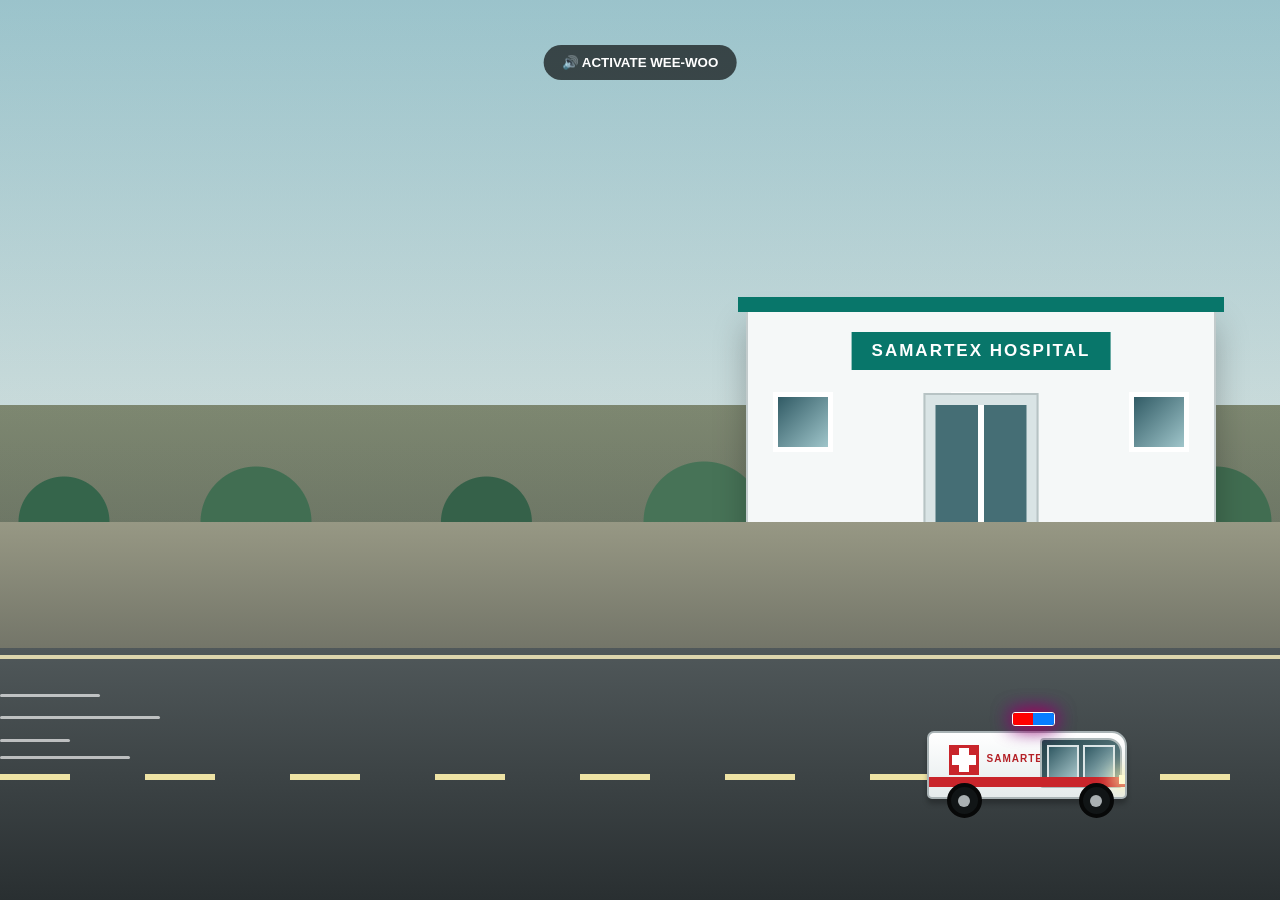
==== loading.html @ 72c08a16 "Add files via upload" ====
<!DOCTYPE html>
<html lang="en">
<head>
<meta charset="UTF-8">
<meta name="viewport" content="width=device-width, initial-scale=1.0">

<title>Samartex Hospital Emergency</title>

<style>

*{
    margin:0;
    padding:0;
    box-sizing:border-box;
}

html,body{
    width:100%;
    height:100%;
    overflow:hidden;
}

body{
    font-family:Arial, sans-serif;
    background:#9fc7ce;
}


/* =========================
   SCENE
========================= */

.scene{
    position:relative;
    width:100%;
    height:100vh;
    overflow:hidden;

    background:
    linear-gradient(
        #8dbbc4 0%,
        #c9dddd 45%,
        #778269 45%,
        #3d4445 100%
    );
}


/* =========================
   SKY
========================= */

.sky{
    position:absolute;
    inset:0;

    background:
    linear-gradient(
        rgba(255,255,255,.12),
        rgba(0,0,0,.05)
    );
}


/* =========================
   TREES
========================= */

.trees{
    position:absolute;
    bottom:42%;
    left:0;
    width:100%;
    height:120px;

    background:
    radial-gradient(circle at 5% 100%,#35654b 0 45px,transparent 46px),
    radial-gradient(circle at 20% 100%,#416e52 0 55px,transparent 56px),
    radial-gradient(circle at 38% 100%,#356149 0 45px,transparent 46px),
    radial-gradient(circle at 55% 100%,#477357 0 60px,transparent 61px),
    radial-gradient(circle at 75% 100%,#35634b 0 50px,transparent 51px),
    radial-gradient(circle at 95% 100%,#416d51 0 55px,transparent 56px);
}


/* =========================
   HOSPITAL
========================= */

.hospital{
    position:absolute;

    right:5%;
    bottom:40%;

    width:470px;
    height:230px;

    background:#f5f8f8;

    border:2px solid #c2cbcc;

    box-shadow:
    0 15px 30px rgba(0,0,0,.25);
}

.hospital:before{
    content:"";

    position:absolute;

    left:-10px;
    top:-15px;

    width:calc(100% + 20px);
    height:15px;

    background:#08766a;
}


/* Hospital name */

.hospital-name{
    position:absolute;

    top:20px;
    left:50%;

    transform:translateX(-50%);

    padding:9px 20px;

    background:#08766a;

    color:white;

    font-size:17px;
    font-weight:bold;

    letter-spacing:2px;

    white-space:nowrap;
}


/* =========================
   WINDOWS
========================= */

.windows{
    position:absolute;

    left:25px;
    right:25px;
    top:80px;

    display:flex;
    justify-content:space-between;
}

.window{
    width:60px;
    height:60px;

    background:
    linear-gradient(
        135deg,
        #315b65,
        #9fc5ca
    );

    border:5px solid white;
}


/* =========================
   ENTRANCE
========================= */

.entrance{
    position:absolute;

    left:50%;
    bottom:0;

    transform:translateX(-50%);

    width:115px;
    height:145px;

    background:#d9e4e5;

    border:2px solid #b7c3c4;
}

.entrance:after{
    content:"";

    position:absolute;

    left:10px;
    right:10px;
    top:10px;
    bottom:0;

    background:
    linear-gradient(
        90deg,
        #456e75 0 47%,
        white 47% 53%,
        #456e75 53%
    );
}


/* =========================
   COMPOUND
========================= */

.compound{
    position:absolute;

    left:0;
    bottom:25%;

    width:100%;
    height:17%;

    background:
    linear-gradient(
        #979884,
        #6c6e63
    );
}


/* =========================
   ROAD
========================= */

.road{
    position:absolute;

    left:0;
    bottom:0;

    width:100%;
    height:28%;

    background:
    linear-gradient(
        #50585a,
        #292f31
    );

    z-index:5;
}

.road:before{
    content:"";

    position:absolute;

    top:7px;
    left:0;

    width:100%;
    height:4px;

    background:#ddd6ad;
}

.road:after{
    content:"";

    position:absolute;

    top:50%;

    left:0;

    width:100%;
    height:6px;

    background:
    repeating-linear-gradient(
        90deg,
        #eee3a4 0 70px,
        transparent 70px 145px
    );

    animation:roadMove .5s linear infinite;
}


/* =========================
   SPEED LINES
========================= */

.speed-lines{
    position:absolute;

    left:0;
    bottom:14%;

    width:100%;
    height:100px;

    z-index:15;

    pointer-events:none;
}

.speed-lines span{
    position:absolute;

    height:3px;

    background:rgba(255,255,255,.65);

    border-radius:10px;

    animation:speedLine .45s linear infinite;
}

.speed-lines span:nth-child(1){
    width:100px;
    top:20px;
    animation-delay:0s;
}

.speed-lines span:nth-child(2){
    width:160px;
    top:42px;
    animation-delay:.12s;
}

.speed-lines span:nth-child(3){
    width:70px;
    top:65px;
    animation-delay:.2s;
}

.speed-lines span:nth-child(4){
    width:130px;
    top:82px;
    animation-delay:.3s;
}


/* =========================
   AMBULANCE
========================= */

.ambulance{
    position:absolute;

    left:-240px;
    bottom:9%;

    width:215px;
    height:105px;

    z-index:25;

    animation:
    ambulanceSpeed
    6s
    cubic-bezier(.2,.7,.1,1)
    forwards;
}


/* =========================
   AMBULANCE BODY
========================= */

.body{
    position:absolute;

    left:5px;
    bottom:20px;

    width:200px;
    height:68px;

    background:
    linear-gradient(
        #ffffff,
        #e5ebec
    );

    border:2px solid #a9b3b5;

    border-radius:
    7px 15px 5px 5px;

    box-shadow:
    0 5px 5px rgba(0,0,0,.25);

    overflow:hidden;
}


/* Red stripe */

.red-stripe{
    position:absolute;

    left:0;
    bottom:10px;

    width:100%;
    height:10px;

    background:#c9252b;
}


/* =========================
   CROSS
========================= */

.cross{
    position:absolute;

    left:20px;
    top:12px;

    width:30px;
    height:30px;

    background:#c9252b;

    z-index:5;
}

.cross:before{
    content:"";

    position:absolute;

    left:10px;
    top:3px;

    width:10px;
    height:24px;

    background:white;
}

.cross:after{
    content:"";

    position:absolute;

    left:3px;
    top:10px;

    width:24px;
    height:10px;

    background:white;
}


/* =========================
   NAME
========================= */

.name{
    position:absolute;

    left:58px;
    top:20px;

    color:#b42026;

    font-size:10px;

    font-weight:bold;

    letter-spacing:1px;
}


/* =========================
   CAB
========================= */

.cab{
    position:absolute;

    right:3px;
    top:5px;

    width:82px;
    height:50px;

    background:
    linear-gradient(
        135deg,
        #24434a,
        #65858a
    );

    border:2px solid #aeb9ba;

    border-radius:
    4px 14px 3px 3px;
}


/* windshield */

.windshield{
    position:absolute;

    left:5px;
    top:5px;

    width:32px;
    height:34px;

    background:
    linear-gradient(
        135deg,
        #315963,
        #a4c3c7
    );

    border:2px solid #dce5e6;
}


/* side window */

.side-window{
    position:absolute;

    right:5px;
    top:5px;

    width:32px;
    height:34px;

    background:
    linear-gradient(
        135deg,
        #315963,
        #a4c3c7
    );

    border:2px solid #dce5e6;
}


/* =========================
   HEADLIGHT
========================= */

.headlight{
    position:absolute;

    right:-2px;
    top:42px;

    width:8px;
    height:9px;

    background:#fffbd0;

    box-shadow:
    0 0 18px 6px
    rgba(255,245,170,.9);
}


/* =========================
   WHEELS
========================= */

.wheel{
    position:absolute;

    bottom:1px;

    width:35px;
    height:35px;

    background:#111516;

    border:4px solid #070808;

    border-radius:50%;

    animation:
    wheelSpin
    .3s
    linear
    infinite;
}

.wheel:after{
    content:"";

    position:absolute;

    left:50%;
    top:50%;

    transform:
    translate(-50%,-50%);

    width:12px;
    height:12px;

    background:#aab0b2;

    border-radius:50%;
}

.wheel-back{
    left:25px;
}

.wheel-front{
    right:23px;
}


/* =========================
   SIREN
========================= */

.siren{
    position:absolute;

    left:90px;
    top:-2px;

    width:43px;
    height:14px;

    background:#222;

    border:1px solid white;

    border-radius:3px;

    overflow:hidden;

    z-index:30;

    box-shadow:
    0 0 20px red,
    0 0 20px blue;
}

.siren-red{
    position:absolute;

    left:0;
    top:0;

    width:50%;
    height:100%;

    background:red;

    animation:
    redFlash
    .22s
    infinite;
}

.siren-blue{
    position:absolute;

    right:0;
    top:0;

    width:50%;
    height:100%;

    background:#087dff;

    animation:
    blueFlash
    .22s
    infinite;
}


/* =========================
   SIREN BUTTON
========================= */

.siren-button{
    position:absolute;

    left:50%;
    top:5%;

    transform:translateX(-50%);

    z-index:100;

    padding:10px 18px;

    border:0;

    border-radius:25px;

    background:rgba(0,0,0,.65);

    color:white;

    font-weight:bold;

    cursor:pointer;
}


/* =========================
   ANIMATIONS
========================= */

@keyframes ambulanceSpeed{

    0%{
        left:-240px;
    }

    25%{
        left:15%;
    }

    50%{
        left:38%;
    }

    75%{
        left:58%;
    }

    100%{
        left:72%;
    }
}


@keyframes wheelSpin{

    from{
        transform:rotate(0);
    }

    to{
        transform:rotate(360deg);
    }
}


@keyframes redFlash{

    0%,49%{
        opacity:1;
    }

    50%,100%{
        opacity:.1;
    }
}


@keyframes blueFlash{

    0%,49%{
        opacity:.1;
    }

    50%,100%{
        opacity:1;
    }
}


@keyframes roadMove{

    from{
        background-position:0;
    }

    to{
        background-position:-145px;
    }
}


@keyframes speedLine{

    0%{
        transform:translateX(100vw);
        opacity:0;
    }

    20%{
        opacity:1;
    }

    100%{
        transform:translateX(-300px);
        opacity:0;
    }
}


/* =========================
   MOBILE
========================= */

@media(max-width:700px){

    .hospital{
        width:310px;
        height:175px;
        right:2%;
        bottom:42%;
    }

    .hospital-name{
        font-size:11px;
        padding:7px 12px;
    }

    .window{
        width:38px;
        height:42px;
    }

    .entrance{
        width:85px;
        height:115px;
    }

    .ambulance{
        transform:scale(.78);
        transform-origin:bottom left;
    }
}

</style>
</head>


<body>

<div class="scene">

    <div class="sky"></div>

    <div class="trees"></div>


    <!-- HOSPITAL -->

    <div class="hospital">

        <div class="hospital-name">
            SAMARTEX HOSPITAL
        </div>

        <div class="windows">

            <div class="window"></div>
            <div class="window"></div>
            <div class="window"></div>

        </div>

        <div class="entrance"></div>

    </div>


    <!-- COMPOUND -->

    <div class="compound"></div>


    <!-- ROAD -->

    <div class="road"></div>


    <!-- SPEED LINES -->

    <div class="speed-lines">

        <span></span>
        <span></span>
        <span></span>
        <span></span>

    </div>


    <!-- AMBULANCE -->

    <div class="ambulance">

        <div class="body">

            <div class="cross"></div>

            <div class="name">
                SAMARTEX
            </div>

            <div class="cab">

                <div class="windshield"></div>

                <div class="side-window"></div>

            </div>

            <div class="red-stripe"></div>

            <div class="headlight"></div>

        </div>


        <!-- SIREN -->

        <div class="siren">

            <div class="siren-red"></div>

            <div class="siren-blue"></div>

        </div>


        <!-- WHEELS -->

        <div class="wheel wheel-back"></div>

        <div class="wheel wheel-front"></div>

    </div>


    <!-- SOUND BUTTON -->

    <button
        class="siren-button"
        id="sirenButton">

        🔊 ACTIVATE WEE-WOO

    </button>

</div>


<script>

/* ==========================================
   WEE-WOO SIREN
========================================== */

let audioContext;
let oscillator;
let gain;
let sirenTimer;

function startSiren(){

    if(oscillator){
        return;
    }

    const AudioContext =
        window.AudioContext ||
        window.webkitAudioContext;

    if(!AudioContext){
        return;
    }

    audioContext =
        new AudioContext();

    oscillator =
        audioContext.createOscillator();

    gain =
        audioContext.createGain();


    oscillator.type =
        "square";


    gain.gain.value =
        0.15;


    oscillator.connect(gain);

    gain.connect(
        audioContext.destination
    );


    oscillator.start();


    let high = false;


    function weeWoo(){

        if(!oscillator){
            return;
        }

        high = !high;

        oscillator.frequency
        .setTargetAtTime(
            high ? 950 : 480,
            audioContext.currentTime,
            .04
        );


        sirenTimer =
            setTimeout(
                weeWoo,
                550
            );
    }


    weeWoo();


    document.getElementById(
        "sirenButton"
    ).textContent =
        "🚨 WEE-WOO ACTIVE";
}


/* ==========================================
   BUTTON
========================================== */

document.getElementById(
    "sirenButton"
).addEventListener(
    "click",
    startSiren
);


/* ==========================================
   MOBILE TOUCH
========================================== */

document.addEventListener(
    "touchstart",
    startSiren,
    {
        once:true,
        passive:true
    }
);

</script>

</body>
</html>
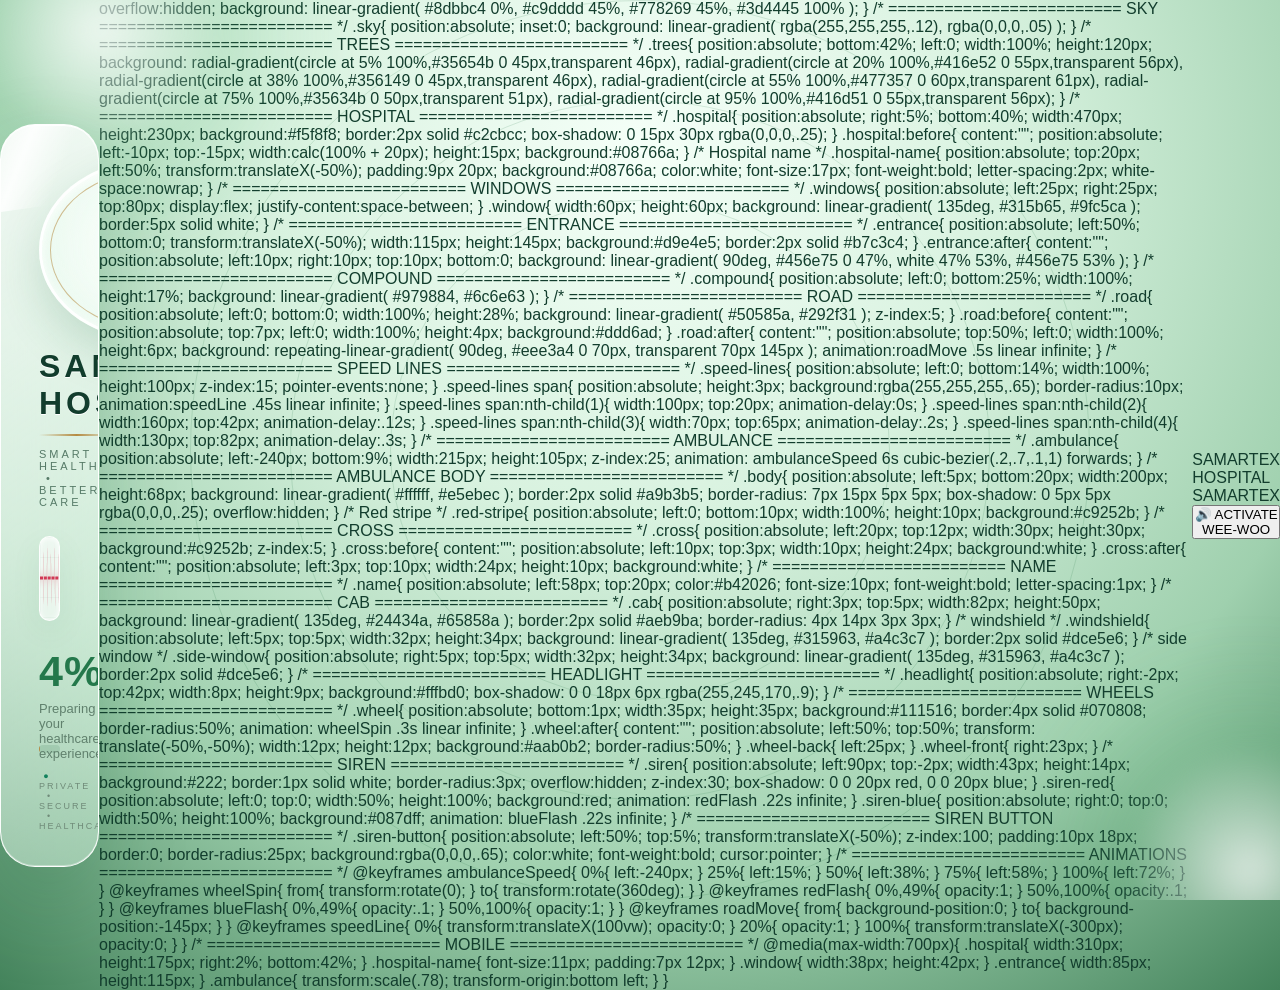
==== commit 43fa2d3d: "Revamp loading.html with new design and functionality Updated the loading page with new styles and s" ====
--- a/loading.html
+++ b/loading.html
@@ -1,12 +1,21 @@
 <!DOCTYPE html>
 <html lang="en">
 <head>
+
 <meta charset="UTF-8">
-<meta name="viewport" content="width=device-width, initial-scale=1.0">
-
-<title>Samartex Hospital Emergency</title>
+
+<meta
+    name="viewport"
+    content="width=device-width, initial-scale=1.0">
+
+<title>Samartex Hospital | Loading</title>
+
 
 <style>
+
+/* =====================================
+   RESET
+===================================== */
 
 *{
     margin:0;
@@ -14,27 +23,1296 @@
     box-sizing:border-box;
 }
 
-html,body{
+
+/* =====================================
+   BODY
+===================================== */
+
+body{
+
+    min-height:100vh;
+
+    overflow:hidden;
+
+    font-family:
+        "Segoe UI",
+        Arial,
+        sans-serif;
+
+    display:flex;
+
+    align-items:center;
+
+    justify-content:center;
+
+    color:#123d2d;
+
+    background:
+
+        radial-gradient(
+            circle at 50% 15%,
+            #f5fff8 0%,
+            #d8f2df 35%,
+            #9fd0ae 70%,
+            #43835b 100%
+        );
+}
+
+
+/* =====================================
+   BACKGROUND
+===================================== */
+
+.background{
+
+    position:fixed;
+
+    inset:0;
+
+    overflow:hidden;
+
+    pointer-events:none;
+}
+
+
+/* =====================================
+   SOFT LIGHTS
+===================================== */
+
+.light{
+
+    position:absolute;
+
+    width:500px;
+
+    height:500px;
+
+    border-radius:50%;
+
+    background:
+
+        radial-gradient(
+            circle,
+            rgba(255,255,255,.75),
+            rgba(80,180,110,.12),
+            transparent 70%
+        );
+
+    filter:blur(12px);
+
+    animation:
+        lightMove 10s ease-in-out infinite;
+}
+
+
+.light.one{
+
+    top:-220px;
+
+    left:-150px;
+}
+
+
+.light.two{
+
+    right:-220px;
+
+    bottom:-220px;
+
+    animation-delay:4s;
+}
+
+
+@keyframes lightMove{
+
+    0%,100%{
+
+        transform:scale(1);
+
+    }
+
+    50%{
+
+        transform:scale(1.25);
+
+    }
+
+}
+
+
+/* =====================================
+   MEDICAL ORBITS
+===================================== */
+
+.orbit{
+
+    position:absolute;
+
+    left:50%;
+
+    top:50%;
+
+    transform:
+        translate(-50%,-50%);
+
+    border:
+        1px solid
+        rgba(25,110,60,.14);
+
+    border-radius:50%;
+
+    animation:
+        orbitPulse 6s ease-in-out infinite;
+}
+
+
+.orbit.one{
+
+    width:500px;
+
+    height:500px;
+}
+
+
+.orbit.two{
+
+    width:700px;
+
+    height:700px;
+
+    animation-delay:1s;
+}
+
+
+.orbit.three{
+
+    width:900px;
+
+    height:900px;
+
+    animation-delay:2s;
+}
+
+
+@keyframes orbitPulse{
+
+    0%,100%{
+
+        opacity:.3;
+
+        transform:
+            translate(-50%,-50%)
+            scale(1);
+    }
+
+    50%{
+
+        opacity:.7;
+
+        transform:
+            translate(-50%,-50%)
+            scale(1.04);
+    }
+
+}
+
+
+/* =====================================
+   FLOATING HEARTS
+===================================== */
+
+.floating-heart{
+
+    position:absolute;
+
+    color:
+        rgba(210,45,75,.15);
+
+    font-size:25px;
+
+    animation:
+        floatHeart 12s linear infinite;
+}
+
+
+.h1{
+
+    left:10%;
+
+    bottom:-50px;
+}
+
+
+.h2{
+
+    left:35%;
+
+    bottom:-60px;
+
+    animation-delay:4s;
+}
+
+
+.h3{
+
+    right:12%;
+
+    bottom:-50px;
+
+    animation-delay:8s;
+}
+
+
+@keyframes floatHeart{
+
+    0%{
+
+        transform:
+            translateY(0)
+            scale(.6);
+
+        opacity:0;
+    }
+
+    20%{
+
+        opacity:.7;
+    }
+
+    100%{
+
+        transform:
+            translateY(-750px)
+            scale(1.3);
+
+        opacity:0;
+    }
+
+}
+
+
+/* =====================================
+   LUXURY GLASS CARD
+===================================== */
+
+.loader{
+
+    width:92%;
+
+    max-width:540px;
+
+    padding:
+        35px
+        38px
+        35px;
+
+    position:relative;
+
+    z-index:5;
+
+    text-align:center;
+
+    border-radius:35px;
+
+    background:
+
+        linear-gradient(
+            145deg,
+            rgba(255,255,255,.82),
+            rgba(230,255,238,.40)
+        );
+
+    border:
+        1px solid
+        rgba(255,255,255,.95);
+
+    backdrop-filter:
+        blur(28px);
+
+    -webkit-backdrop-filter:
+        blur(28px);
+
+    box-shadow:
+
+        0 35px 90px
+        rgba(18,85,45,.22),
+
+        inset 0 1px 0
+        rgba(255,255,255,.95),
+
+        inset 0 -1px 0
+        rgba(255,255,255,.35);
+
+    overflow:hidden;
+}
+
+
+/* =====================================
+   GLASS MIRROR REFLECTION
+===================================== */
+
+.loader::before{
+
+    content:"";
+
+    position:absolute;
+
+    width:180%;
+
+    height:180px;
+
+    top:-100px;
+
+    left:-45%;
+
+    background:
+
+        linear-gradient(
+            120deg,
+            transparent 30%,
+            rgba(255,255,255,.85) 48%,
+            transparent 65%
+        );
+
+    transform:rotate(-8deg);
+
+    animation:
+        mirrorShine 8s ease-in-out infinite;
+
+    pointer-events:none;
+}
+
+
+@keyframes mirrorShine{
+
+    0%{
+
+        transform:
+            translateX(-60%)
+            rotate(-8deg);
+    }
+
+    50%{
+
+        transform:
+            translateX(35%)
+            rotate(-8deg);
+    }
+
+    100%{
+
+        transform:
+            translateX(125%)
+            rotate(-8deg);
+    }
+
+}
+
+
+/* =====================================
+   SAMARTEX LOGO
+===================================== */
+
+.logo-container{
+
+    width:220px;
+
+    height:180px;
+
+    margin:
+        0 auto 8px;
+
+    position:relative;
+
+    overflow:hidden;
+
+    display:flex;
+
+    align-items:center;
+
+    justify-content:center;
+
+    border-radius:50%;
+
+    background:
+
+        radial-gradient(
+            circle,
+            rgba(255,255,255,.96),
+            rgba(228,250,235,.65)
+        );
+
+    border:
+        3px solid
+        rgba(255,255,255,.92);
+
+    box-shadow:
+
+        0 18px 45px
+        rgba(20,100,55,.18),
+
+        inset 0 2px 10px
+        rgba(255,255,255,.9);
+
+    animation:
+        logoPulse 3s ease-in-out infinite;
+}
+
+
+/*
+   Your uploaded Samartex logo.
+*/
+
+.logo-container img{
+
+    position:absolute;
+
+    width:270px;
+
+    max-width:none;
+
+    height:auto;
+
+    left:50%;
+
+    top:-5px;
+
+    transform:
+        translateX(-50%);
+
+    /*
+       Removes the black background
+       of the uploaded logo.
+    */
+
+    mix-blend-mode:screen;
+
+    filter:
+        saturate(1.15)
+        contrast(1.08);
+}
+
+
+/* Gold ring */
+
+.logo-container::after{
+
+    content:"";
+
+    position:absolute;
+
+    inset:8px;
+
+    border-radius:50%;
+
+    border:
+        1px solid
+        rgba(181,138,66,.55);
+
+    pointer-events:none;
+}
+
+
+@keyframes logoPulse{
+
+    0%,100%{
+
+        transform:scale(1);
+
+    }
+
+    50%{
+
+        transform:scale(1.025);
+
+    }
+
+}
+
+
+/* =====================================
+   SAMARTEX HOSPITAL NAME
+===================================== */
+
+h1{
+
+    font-size:32px;
+
+    font-weight:800;
+
+    letter-spacing:4px;
+
+    color:#123d2d;
+
+    text-shadow:
+        0 1px 0 white;
+}
+
+
+.gold-line{
+
+    width:75px;
+
+    height:2px;
+
+    margin:
+        12px auto;
+
+    background:
+
+        linear-gradient(
+            90deg,
+            transparent,
+            #b58a42,
+            transparent
+        );
+}
+
+
+.subtitle{
+
+    font-size:11px;
+
+    letter-spacing:3px;
+
+    color:#567a67;
+
+    text-transform:uppercase;
+}
+
+
+/* =====================================
+   ECG MONITOR
+===================================== */
+
+.ecg-box{
+
     width:100%;
+
+    height:85px;
+
+    margin-top:28px;
+
+    position:relative;
+
+    overflow:hidden;
+
+    border-radius:20px;
+
+    background:
+        rgba(255,255,255,.58);
+
+    border:
+        1px solid
+        rgba(255,255,255,.9);
+
+    box-shadow:
+
+        inset 0 1px 5px
+        rgba(255,255,255,.9),
+
+        0 10px 30px
+        rgba(20,100,55,.08);
+}
+
+
+/* ECG grid */
+
+.ecg-box::before{
+
+    content:"";
+
+    position:absolute;
+
+    inset:0;
+
+    opacity:.3;
+
+    background-image:
+
+        linear-gradient(
+            rgba(35,125,75,.13) 1px,
+            transparent 1px
+        ),
+
+        linear-gradient(
+            90deg,
+            rgba(35,125,75,.13) 1px,
+            transparent 1px
+        );
+
+    background-size:20px 20px;
+}
+
+
+/* =====================================
+   CONTINUOUS ECG TRACK
+===================================== */
+
+.ecg-track{
+
+    position:absolute;
+
+    width:200%;
+
     height:100%;
+
+    left:0;
+
+    top:0;
+
+    display:flex;
+
+    animation:
+        ecgMove 3.5s linear infinite;
+}
+
+
+.ecg-track svg{
+
+    width:50%;
+
+    height:100%;
+
+    flex-shrink:0;
+}
+
+
+.ecg-track polyline{
+
+    fill:none;
+
+    stroke:#d23855;
+
+    stroke-width:3;
+
+    stroke-linecap:round;
+
+    stroke-linejoin:round;
+
+    filter:
+        drop-shadow(
+            0 0 5px
+            rgba(210,56,85,.45)
+        );
+}
+
+
+/*
+   The ECG keeps moving continuously.
+*/
+
+@keyframes ecgMove{
+
+    from{
+
+        transform:
+            translateX(0);
+    }
+
+    to{
+
+        transform:
+            translateX(-50%);
+    }
+
+}
+
+
+/* =====================================
+   LOADING AREA
+===================================== */
+
+.loading-area{
+
+    margin-top:26px;
+}
+
+
+.percentage{
+
+    font-size:43px;
+
+    font-weight:700;
+
+    color:#24784b;
+
+    letter-spacing:1px;
+}
+
+
+.loading-message{
+
+    height:25px;
+
+    margin-top:5px;
+
+    font-size:13px;
+
+    color:#60806d;
+}
+
+
+/* =====================================
+   PROGRESS BAR
+===================================== */
+
+.progress-container{
+
+    width:100%;
+
+    height:8px;
+
+    margin-top:19px;
+
+    border-radius:20px;
+
     overflow:hidden;
-}
-
-body{
-    font-family:Arial, sans-serif;
-    background:#9fc7ce;
-}
-
-
-/* =========================
-   SCENE
-========================= */
-
-.scene{
-    position:relative;
-    width:100%;
-    height:100vh;
-    overflow:hidden;
+
+    background:
+        rgba(25,100,55,.12);
+}
+
+
+.progress{
+
+    width:0%;
+
+    height:100%;
+
+    border-radius:20px;
+
+    background:
+
+        linear-gradient(
+            90deg,
+            #d23855,
+            #b58a42,
+            #21824f
+        );
+
+    box-shadow:
+        0 0 15px
+        rgba(35,130,80,.35);
+
+    transition:
+        width .25s ease;
+}
+
+
+/* =====================================
+   SECURITY
+===================================== */
+
+.secure{
+
+    margin-top:18px;
+
+    font-size:9px;
+
+    letter-spacing:2px;
+
+    color:#708b79;
+}
+
+
+.secure span{
+
+    color:#13825d;
+
+    margin-right:5px;
+}
+
+
+/* =====================================
+   MOBILE
+===================================== */
+
+@media(max-width:500px){
+
+    .loader{
+
+        padding:
+            28px
+            18px
+            30px;
+
+        border-radius:28px;
+    }
+
+
+    .logo-container{
+
+        width:175px;
+
+        height:150px;
+    }
+
+
+    .logo-container img{
+
+        width:225px;
+    }
+
+
+    h1{
+
+        font-size:25px;
+
+        letter-spacing:3px;
+    }
+
+
+    .subtitle{
+
+        font-size:9px;
+
+        letter-spacing:2px;
+    }
+
+
+    .percentage{
+
+        font-size:37px;
+    }
+
+}
+
+</style>
+
+</head>
+
+
+<body>
+
+
+<!-- =====================================
+     BACKGROUND
+===================================== -->
+
+<div class="background">
+
+    <div class="light one"></div>
+
+    <div class="light two"></div>
+
+    <div class="orbit one"></div>
+
+    <div class="orbit two"></div>
+
+    <div class="orbit three"></div>
+
+    <div class="floating-heart h1">
+        ♥
+    </div>
+
+    <div class="floating-heart h2">
+        ♥
+    </div>
+
+    <div class="floating-heart h3">
+        ♥
+    </div>
+
+</div>
+
+
+
+<!-- =====================================
+     MAIN LOADER
+===================================== -->
+
+<main class="loader">
+
+
+    <!-- =================================
+         SAMARTEX LOGO
+    ================================== -->
+
+    <div class="logo-container">
+
+        <img
+            src="/image/logo.png"
+            alt="Samartex Hospital Logo">
+
+    </div>
+
+
+
+    <!-- =================================
+         HOSPITAL NAME
+    ================================== -->
+
+    <h1>
+        SAMARTEX HOSPITAL
+    </h1>
+
+
+    <div class="gold-line"></div>
+
+
+    <p class="subtitle">
+        Smart Healthcare • Better Care
+    </p>
+
+
+
+    <!-- =================================
+         ECG
+    ================================== -->
+
+    <div class="ecg-box">
+
+        <div class="ecg-track">
+
+
+            <!-- ECG 1 -->
+
+            <svg
+                viewBox="0 0 1000 85"
+                preserveAspectRatio="none">
+
+                <polyline points="
+                    0,42
+                    80,42
+                    120,42
+                    145,42
+                    160,42
+                    175,17
+                    190,67
+                    205,42
+                    285,42
+                    325,42
+                    345,42
+                    360,42
+                    375,12
+                    390,70
+                    405,42
+                    485,42
+                    525,42
+                    545,42
+                    560,42
+                    575,18
+                    590,66
+                    605,42
+                    685,42
+                    725,42
+                    745,42
+                    760,42
+                    775,12
+                    790,70
+                    805,42
+                    885,42
+                    925,42
+                    945,42
+                    960,42
+                    975,18
+                    990,66
+                    1000,42
+                "/>
+
+            </svg>
+
+
+
+            <!-- ECG 2 -->
+
+            <svg
+                viewBox="0 0 1000 85"
+                preserveAspectRatio="none">
+
+                <polyline points="
+                    0,42
+                    80,42
+                    120,42
+                    145,42
+                    160,42
+                    175,17
+                    190,67
+                    205,42
+                    285,42
+                    325,42
+                    345,42
+                    360,42
+                    375,12
+                    390,70
+                    405,42
+                    485,42
+                    525,42
+                    545,42
+                    560,42
+                    575,18
+                    590,66
+                    605,42
+                    685,42
+                    725,42
+                    745,42
+                    760,42
+                    775,12
+                    790,70
+                    805,42
+                    885,42
+                    925,42
+                    945,42
+                    960,42
+                    975,18
+                    990,66
+                    1000,42
+                "/>
+
+            </svg>
+
+        </div>
+
+    </div>
+
+
+
+    <!-- =================================
+         LOADING
+    ================================== -->
+
+    <section class="loading-area">
+
+
+        <div
+            class="percentage"
+            id="percentage">
+
+            0%
+
+        </div>
+
+
+
+        <div
+            class="loading-message"
+            id="message">
+
+            Preparing your healthcare experience...
+
+        </div>
+
+
+
+        <!-- Progress -->
+
+        <div class="progress-container">
+
+            <div
+                class="progress"
+                id="progress">
+
+            </div>
+
+        </div>
+
+
+
+        <!-- Security -->
+
+        <div class="secure">
+
+            <span>●</span>
+
+            PRIVATE • SECURE • HEALTHCARE
+
+        </div>
+
+
+    </section>
+
+</main>
+
+
+
+<script>
+
+/* =====================================
+   SAMARTEX HOSPITAL LOADING
+===================================== */
+
+
+let progress = 0;
+
+
+const percentage =
+    document.getElementById("percentage");
+
+
+const progressBar =
+    document.getElementById("progress");
+
+
+const message =
+    document.getElementById("message");
+
+
+
+/* Loading messages */
+
+const messages = [
+
+    "Preparing your healthcare experience...",
+
+    "Loading Samartex Hospital services...",
+
+    "Preparing patient services...",
+
+    "Connecting medical services...",
+
+    "Checking secure connection...",
+
+    "Preparing your healthcare dashboard...",
+
+    "Loading hospital services...",
+
+    "Finalizing healthcare system...",
+
+    "Almost ready...",
+
+    "Welcome to Samartex Hospital!"
+
+];
+
+
+
+/*
+   100 steps × 300 milliseconds
+   = approximately 30 seconds.
+*/
+
+
+const loader = setInterval(function(){
+
+
+    progress++;
+
+
+    /* Percentage */
+
+    percentage.textContent =
+        progress + "%";
+
+
+    /* Progress bar */
+
+    progressBar.style.width =
+        progress + "%";
+
+
+
+    /* Loading messages */
+
+    if(progress < 10){
+
+        message.textContent =
+            messages[0];
+
+    }
+
+
+    else if(progress < 20){
+
+        message.textContent =
+            messages[1];
+
+    }
+
+
+    else if(progress < 30){
+
+        message.textContent =
+            messages[2];
+
+    }
+
+
+    else if(progress < 40){
+
+        message.textContent =
+            messages[3];
+
+    }
+
+
+    else if(progress < 50){
+
+        message.textContent =
+            messages[4];
+
+    }
+
+
+    else if(progress < 65){
+
+        message.textContent =
+            messages[5];
+
+    }
+
+
+    else if(progress < 80){
+
+        message.textContent =
+            messages[6];
+
+    }
+
+
+    else if(progress < 92){
+
+        message.textContent =
+            messages[7];
+
+    }
+
+
+    else if(progress < 100){
+
+        message.textContent =
+            messages[8];
+
+    }
+
+
+    else{
+
+
+        /* 100% */
+
+        message.textContent =
+            messages[9];
+
+
+        clearInterval(loader);
+
+
+
+        /*
+           Keep 100% visible
+           before opening index.html.
+        */
+
+        setTimeout(function(){
+
+
+            window.location.href =
+                "index.html";
+
+
+        },1500);
+
+    }
+
+
+},300);
+
+</script>
+
+
+</body>
+    </html>    overflow:hidden;
 
     background:
     linear-gradient(
@@ -1085,4 +2363,4 @@
 </script>
 
 </body>
-</html>+</html>
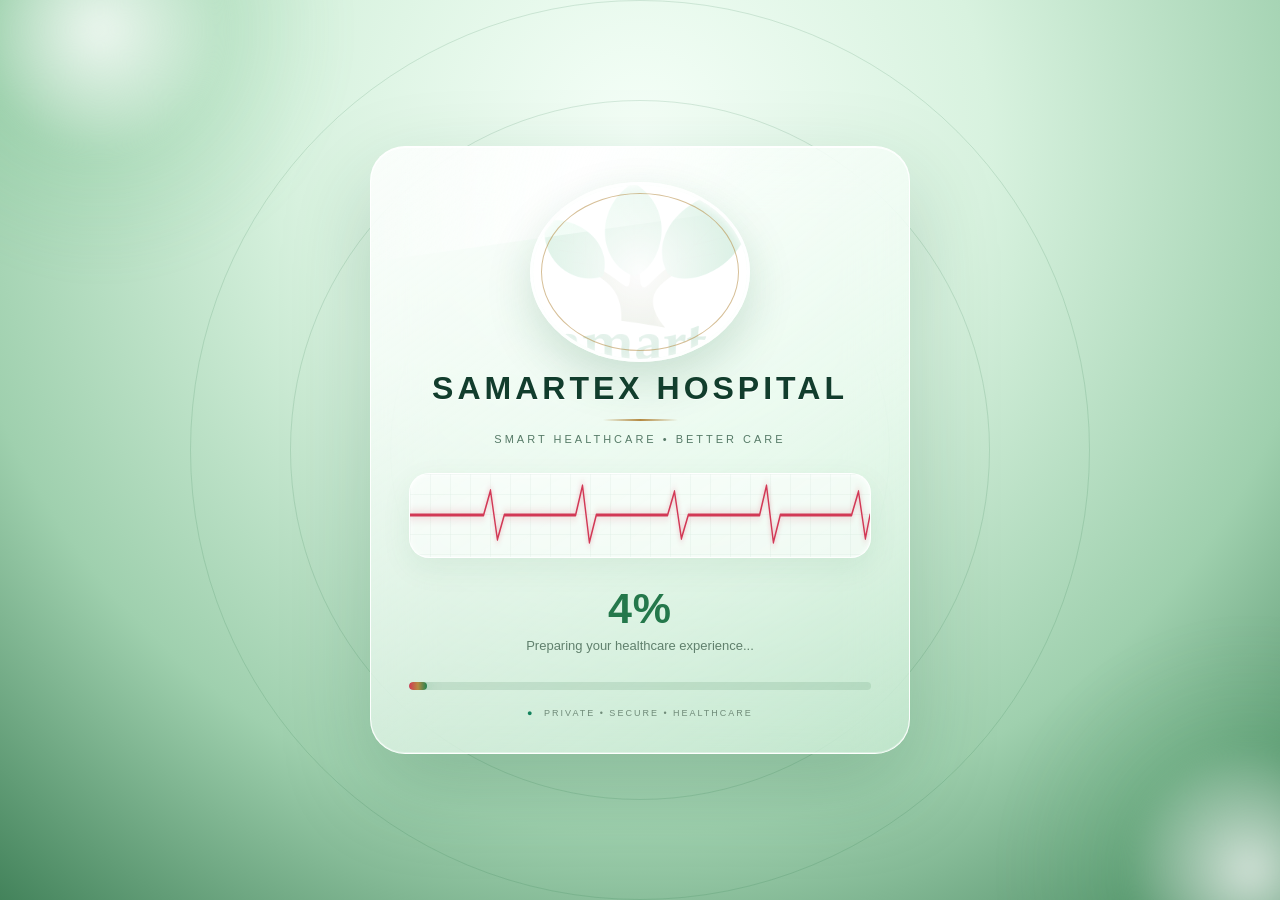
==== commit 6eea3c7a: "Rename loading (1).html to loading.html" ====
--- a/loading.html
+++ b/loading.html
@@ -1312,1055 +1312,4 @@
 
 
 </body>
-    </html>    overflow:hidden;
-
-    background:
-    linear-gradient(
-        #8dbbc4 0%,
-        #c9dddd 45%,
-        #778269 45%,
-        #3d4445 100%
-    );
-}
-
-
-/* =========================
-   SKY
-========================= */
-
-.sky{
-    position:absolute;
-    inset:0;
-
-    background:
-    linear-gradient(
-        rgba(255,255,255,.12),
-        rgba(0,0,0,.05)
-    );
-}
-
-
-/* =========================
-   TREES
-========================= */
-
-.trees{
-    position:absolute;
-    bottom:42%;
-    left:0;
-    width:100%;
-    height:120px;
-
-    background:
-    radial-gradient(circle at 5% 100%,#35654b 0 45px,transparent 46px),
-    radial-gradient(circle at 20% 100%,#416e52 0 55px,transparent 56px),
-    radial-gradient(circle at 38% 100%,#356149 0 45px,transparent 46px),
-    radial-gradient(circle at 55% 100%,#477357 0 60px,transparent 61px),
-    radial-gradient(circle at 75% 100%,#35634b 0 50px,transparent 51px),
-    radial-gradient(circle at 95% 100%,#416d51 0 55px,transparent 56px);
-}
-
-
-/* =========================
-   HOSPITAL
-========================= */
-
-.hospital{
-    position:absolute;
-
-    right:5%;
-    bottom:40%;
-
-    width:470px;
-    height:230px;
-
-    background:#f5f8f8;
-
-    border:2px solid #c2cbcc;
-
-    box-shadow:
-    0 15px 30px rgba(0,0,0,.25);
-}
-
-.hospital:before{
-    content:"";
-
-    position:absolute;
-
-    left:-10px;
-    top:-15px;
-
-    width:calc(100% + 20px);
-    height:15px;
-
-    background:#08766a;
-}
-
-
-/* Hospital name */
-
-.hospital-name{
-    position:absolute;
-
-    top:20px;
-    left:50%;
-
-    transform:translateX(-50%);
-
-    padding:9px 20px;
-
-    background:#08766a;
-
-    color:white;
-
-    font-size:17px;
-    font-weight:bold;
-
-    letter-spacing:2px;
-
-    white-space:nowrap;
-}
-
-
-/* =========================
-   WINDOWS
-========================= */
-
-.windows{
-    position:absolute;
-
-    left:25px;
-    right:25px;
-    top:80px;
-
-    display:flex;
-    justify-content:space-between;
-}
-
-.window{
-    width:60px;
-    height:60px;
-
-    background:
-    linear-gradient(
-        135deg,
-        #315b65,
-        #9fc5ca
-    );
-
-    border:5px solid white;
-}
-
-
-/* =========================
-   ENTRANCE
-========================= */
-
-.entrance{
-    position:absolute;
-
-    left:50%;
-    bottom:0;
-
-    transform:translateX(-50%);
-
-    width:115px;
-    height:145px;
-
-    background:#d9e4e5;
-
-    border:2px solid #b7c3c4;
-}
-
-.entrance:after{
-    content:"";
-
-    position:absolute;
-
-    left:10px;
-    right:10px;
-    top:10px;
-    bottom:0;
-
-    background:
-    linear-gradient(
-        90deg,
-        #456e75 0 47%,
-        white 47% 53%,
-        #456e75 53%
-    );
-}
-
-
-/* =========================
-   COMPOUND
-========================= */
-
-.compound{
-    position:absolute;
-
-    left:0;
-    bottom:25%;
-
-    width:100%;
-    height:17%;
-
-    background:
-    linear-gradient(
-        #979884,
-        #6c6e63
-    );
-}
-
-
-/* =========================
-   ROAD
-========================= */
-
-.road{
-    position:absolute;
-
-    left:0;
-    bottom:0;
-
-    width:100%;
-    height:28%;
-
-    background:
-    linear-gradient(
-        #50585a,
-        #292f31
-    );
-
-    z-index:5;
-}
-
-.road:before{
-    content:"";
-
-    position:absolute;
-
-    top:7px;
-    left:0;
-
-    width:100%;
-    height:4px;
-
-    background:#ddd6ad;
-}
-
-.road:after{
-    content:"";
-
-    position:absolute;
-
-    top:50%;
-
-    left:0;
-
-    width:100%;
-    height:6px;
-
-    background:
-    repeating-linear-gradient(
-        90deg,
-        #eee3a4 0 70px,
-        transparent 70px 145px
-    );
-
-    animation:roadMove .5s linear infinite;
-}
-
-
-/* =========================
-   SPEED LINES
-========================= */
-
-.speed-lines{
-    position:absolute;
-
-    left:0;
-    bottom:14%;
-
-    width:100%;
-    height:100px;
-
-    z-index:15;
-
-    pointer-events:none;
-}
-
-.speed-lines span{
-    position:absolute;
-
-    height:3px;
-
-    background:rgba(255,255,255,.65);
-
-    border-radius:10px;
-
-    animation:speedLine .45s linear infinite;
-}
-
-.speed-lines span:nth-child(1){
-    width:100px;
-    top:20px;
-    animation-delay:0s;
-}
-
-.speed-lines span:nth-child(2){
-    width:160px;
-    top:42px;
-    animation-delay:.12s;
-}
-
-.speed-lines span:nth-child(3){
-    width:70px;
-    top:65px;
-    animation-delay:.2s;
-}
-
-.speed-lines span:nth-child(4){
-    width:130px;
-    top:82px;
-    animation-delay:.3s;
-}
-
-
-/* =========================
-   AMBULANCE
-========================= */
-
-.ambulance{
-    position:absolute;
-
-    left:-240px;
-    bottom:9%;
-
-    width:215px;
-    height:105px;
-
-    z-index:25;
-
-    animation:
-    ambulanceSpeed
-    6s
-    cubic-bezier(.2,.7,.1,1)
-    forwards;
-}
-
-
-/* =========================
-   AMBULANCE BODY
-========================= */
-
-.body{
-    position:absolute;
-
-    left:5px;
-    bottom:20px;
-
-    width:200px;
-    height:68px;
-
-    background:
-    linear-gradient(
-        #ffffff,
-        #e5ebec
-    );
-
-    border:2px solid #a9b3b5;
-
-    border-radius:
-    7px 15px 5px 5px;
-
-    box-shadow:
-    0 5px 5px rgba(0,0,0,.25);
-
-    overflow:hidden;
-}
-
-
-/* Red stripe */
-
-.red-stripe{
-    position:absolute;
-
-    left:0;
-    bottom:10px;
-
-    width:100%;
-    height:10px;
-
-    background:#c9252b;
-}
-
-
-/* =========================
-   CROSS
-========================= */
-
-.cross{
-    position:absolute;
-
-    left:20px;
-    top:12px;
-
-    width:30px;
-    height:30px;
-
-    background:#c9252b;
-
-    z-index:5;
-}
-
-.cross:before{
-    content:"";
-
-    position:absolute;
-
-    left:10px;
-    top:3px;
-
-    width:10px;
-    height:24px;
-
-    background:white;
-}
-
-.cross:after{
-    content:"";
-
-    position:absolute;
-
-    left:3px;
-    top:10px;
-
-    width:24px;
-    height:10px;
-
-    background:white;
-}
-
-
-/* =========================
-   NAME
-========================= */
-
-.name{
-    position:absolute;
-
-    left:58px;
-    top:20px;
-
-    color:#b42026;
-
-    font-size:10px;
-
-    font-weight:bold;
-
-    letter-spacing:1px;
-}
-
-
-/* =========================
-   CAB
-========================= */
-
-.cab{
-    position:absolute;
-
-    right:3px;
-    top:5px;
-
-    width:82px;
-    height:50px;
-
-    background:
-    linear-gradient(
-        135deg,
-        #24434a,
-        #65858a
-    );
-
-    border:2px solid #aeb9ba;
-
-    border-radius:
-    4px 14px 3px 3px;
-}
-
-
-/* windshield */
-
-.windshield{
-    position:absolute;
-
-    left:5px;
-    top:5px;
-
-    width:32px;
-    height:34px;
-
-    background:
-    linear-gradient(
-        135deg,
-        #315963,
-        #a4c3c7
-    );
-
-    border:2px solid #dce5e6;
-}
-
-
-/* side window */
-
-.side-window{
-    position:absolute;
-
-    right:5px;
-    top:5px;
-
-    width:32px;
-    height:34px;
-
-    background:
-    linear-gradient(
-        135deg,
-        #315963,
-        #a4c3c7
-    );
-
-    border:2px solid #dce5e6;
-}
-
-
-/* =========================
-   HEADLIGHT
-========================= */
-
-.headlight{
-    position:absolute;
-
-    right:-2px;
-    top:42px;
-
-    width:8px;
-    height:9px;
-
-    background:#fffbd0;
-
-    box-shadow:
-    0 0 18px 6px
-    rgba(255,245,170,.9);
-}
-
-
-/* =========================
-   WHEELS
-========================= */
-
-.wheel{
-    position:absolute;
-
-    bottom:1px;
-
-    width:35px;
-    height:35px;
-
-    background:#111516;
-
-    border:4px solid #070808;
-
-    border-radius:50%;
-
-    animation:
-    wheelSpin
-    .3s
-    linear
-    infinite;
-}
-
-.wheel:after{
-    content:"";
-
-    position:absolute;
-
-    left:50%;
-    top:50%;
-
-    transform:
-    translate(-50%,-50%);
-
-    width:12px;
-    height:12px;
-
-    background:#aab0b2;
-
-    border-radius:50%;
-}
-
-.wheel-back{
-    left:25px;
-}
-
-.wheel-front{
-    right:23px;
-}
-
-
-/* =========================
-   SIREN
-========================= */
-
-.siren{
-    position:absolute;
-
-    left:90px;
-    top:-2px;
-
-    width:43px;
-    height:14px;
-
-    background:#222;
-
-    border:1px solid white;
-
-    border-radius:3px;
-
-    overflow:hidden;
-
-    z-index:30;
-
-    box-shadow:
-    0 0 20px red,
-    0 0 20px blue;
-}
-
-.siren-red{
-    position:absolute;
-
-    left:0;
-    top:0;
-
-    width:50%;
-    height:100%;
-
-    background:red;
-
-    animation:
-    redFlash
-    .22s
-    infinite;
-}
-
-.siren-blue{
-    position:absolute;
-
-    right:0;
-    top:0;
-
-    width:50%;
-    height:100%;
-
-    background:#087dff;
-
-    animation:
-    blueFlash
-    .22s
-    infinite;
-}
-
-
-/* =========================
-   SIREN BUTTON
-========================= */
-
-.siren-button{
-    position:absolute;
-
-    left:50%;
-    top:5%;
-
-    transform:translateX(-50%);
-
-    z-index:100;
-
-    padding:10px 18px;
-
-    border:0;
-
-    border-radius:25px;
-
-    background:rgba(0,0,0,.65);
-
-    color:white;
-
-    font-weight:bold;
-
-    cursor:pointer;
-}
-
-
-/* =========================
-   ANIMATIONS
-========================= */
-
-@keyframes ambulanceSpeed{
-
-    0%{
-        left:-240px;
-    }
-
-    25%{
-        left:15%;
-    }
-
-    50%{
-        left:38%;
-    }
-
-    75%{
-        left:58%;
-    }
-
-    100%{
-        left:72%;
-    }
-}
-
-
-@keyframes wheelSpin{
-
-    from{
-        transform:rotate(0);
-    }
-
-    to{
-        transform:rotate(360deg);
-    }
-}
-
-
-@keyframes redFlash{
-
-    0%,49%{
-        opacity:1;
-    }
-
-    50%,100%{
-        opacity:.1;
-    }
-}
-
-
-@keyframes blueFlash{
-
-    0%,49%{
-        opacity:.1;
-    }
-
-    50%,100%{
-        opacity:1;
-    }
-}
-
-
-@keyframes roadMove{
-
-    from{
-        background-position:0;
-    }
-
-    to{
-        background-position:-145px;
-    }
-}
-
-
-@keyframes speedLine{
-
-    0%{
-        transform:translateX(100vw);
-        opacity:0;
-    }
-
-    20%{
-        opacity:1;
-    }
-
-    100%{
-        transform:translateX(-300px);
-        opacity:0;
-    }
-}
-
-
-/* =========================
-   MOBILE
-========================= */
-
-@media(max-width:700px){
-
-    .hospital{
-        width:310px;
-        height:175px;
-        right:2%;
-        bottom:42%;
-    }
-
-    .hospital-name{
-        font-size:11px;
-        padding:7px 12px;
-    }
-
-    .window{
-        width:38px;
-        height:42px;
-    }
-
-    .entrance{
-        width:85px;
-        height:115px;
-    }
-
-    .ambulance{
-        transform:scale(.78);
-        transform-origin:bottom left;
-    }
-}
-
-</style>
-</head>
-
-
-<body>
-
-<div class="scene">
-
-    <div class="sky"></div>
-
-    <div class="trees"></div>
-
-
-    <!-- HOSPITAL -->
-
-    <div class="hospital">
-
-        <div class="hospital-name">
-            SAMARTEX HOSPITAL
-        </div>
-
-        <div class="windows">
-
-            <div class="window"></div>
-            <div class="window"></div>
-            <div class="window"></div>
-
-        </div>
-
-        <div class="entrance"></div>
-
-    </div>
-
-
-    <!-- COMPOUND -->
-
-    <div class="compound"></div>
-
-
-    <!-- ROAD -->
-
-    <div class="road"></div>
-
-
-    <!-- SPEED LINES -->
-
-    <div class="speed-lines">
-
-        <span></span>
-        <span></span>
-        <span></span>
-        <span></span>
-
-    </div>
-
-
-    <!-- AMBULANCE -->
-
-    <div class="ambulance">
-
-        <div class="body">
-
-            <div class="cross"></div>
-
-            <div class="name">
-                SAMARTEX
-            </div>
-
-            <div class="cab">
-
-                <div class="windshield"></div>
-
-                <div class="side-window"></div>
-
-            </div>
-
-            <div class="red-stripe"></div>
-
-            <div class="headlight"></div>
-
-        </div>
-
-
-        <!-- SIREN -->
-
-        <div class="siren">
-
-            <div class="siren-red"></div>
-
-            <div class="siren-blue"></div>
-
-        </div>
-
-
-        <!-- WHEELS -->
-
-        <div class="wheel wheel-back"></div>
-
-        <div class="wheel wheel-front"></div>
-
-    </div>
-
-
-    <!-- SOUND BUTTON -->
-
-    <button
-        class="siren-button"
-        id="sirenButton">
-
-        🔊 ACTIVATE WEE-WOO
-
-    </button>
-
-</div>
-
-
-<script>
-
-/* ==========================================
-   WEE-WOO SIREN
-========================================== */
-
-let audioContext;
-let oscillator;
-let gain;
-let sirenTimer;
-
-function startSiren(){
-
-    if(oscillator){
-        return;
-    }
-
-    const AudioContext =
-        window.AudioContext ||
-        window.webkitAudioContext;
-
-    if(!AudioContext){
-        return;
-    }
-
-    audioContext =
-        new AudioContext();
-
-    oscillator =
-        audioContext.createOscillator();
-
-    gain =
-        audioContext.createGain();
-
-
-    oscillator.type =
-        "square";
-
-
-    gain.gain.value =
-        0.15;
-
-
-    oscillator.connect(gain);
-
-    gain.connect(
-        audioContext.destination
-    );
-
-
-    oscillator.start();
-
-
-    let high = false;
-
-
-    function weeWoo(){
-
-        if(!oscillator){
-            return;
-        }
-
-        high = !high;
-
-        oscillator.frequency
-        .setTargetAtTime(
-            high ? 950 : 480,
-            audioContext.currentTime,
-            .04
-        );
-
-
-        sirenTimer =
-            setTimeout(
-                weeWoo,
-                550
-            );
-    }
-
-
-    weeWoo();
-
-
-    document.getElementById(
-        "sirenButton"
-    ).textContent =
-        "🚨 WEE-WOO ACTIVE";
-}
-
-
-/* ==========================================
-   BUTTON
-========================================== */
-
-document.getElementById(
-    "sirenButton"
-).addEventListener(
-    "click",
-    startSiren
-);
-
-
-/* ==========================================
-   MOBILE TOUCH
-========================================== */
-
-document.addEventListener(
-    "touchstart",
-    startSiren,
-    {
-        once:true,
-        passive:true
-    }
-);
-
-</script>
-
-</body>
 </html>
